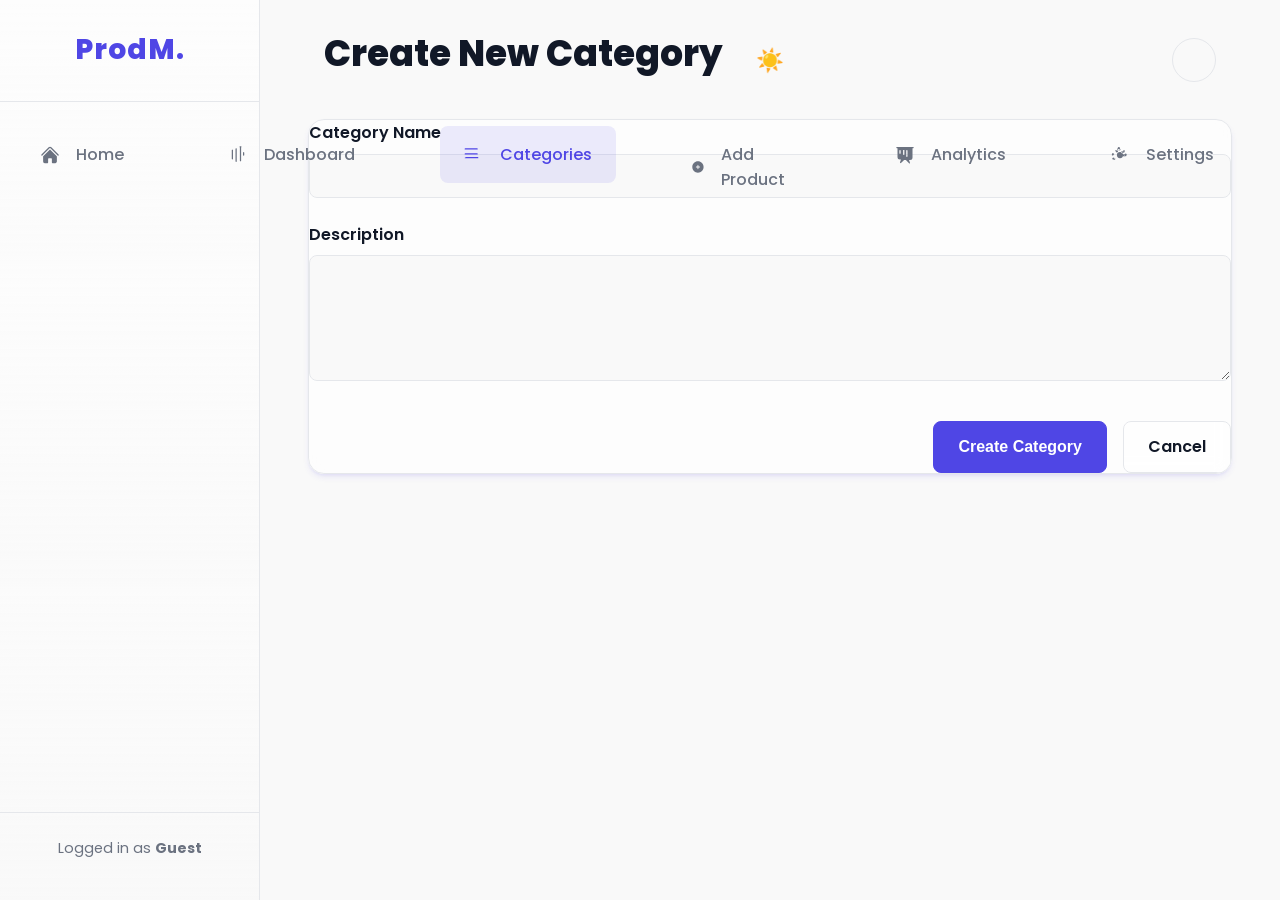
==== create-category.html @ 3dfd7b46 "feat: Add category management section to dashboard This commit introduces a new feature for managing" ====
<!DOCTYPE html>
<html lang="en">
<head>
    <meta charset="UTF-8">
    <meta name="viewport" content="width=device-width, initial-scale=1.0">
    <title>Create New Category - ProdM</title>
    <link rel="stylesheet" href="css/style.css">
    <link rel="stylesheet" href="css/dashboard.css">
    <link rel="stylesheet" href="css/form.css">
</head>
<body>

    <div class="dashboard-layout">
        <aside class="sidebar">
            <div class="sidebar-header">
                <a href="index.html" class="logo">ProdM.</a>
            </div>
            <nav class="sidebar-nav">
                <ul>
                    <li><a href="index.html"><svg xmlns="http://www.w3.org/2000/svg" viewBox="0 0 24 24" fill="currentColor" width="20" height="20"><path d="M11.47 3.84a.75.75 0 011.06 0l8.69 8.69a.75.75 0 101.06-1.06l-8.68-8.69a2.25 2.25 0 00-3.18 0l-8.69 8.69a.75.75 0 001.06 1.06l8.69-8.69z" /><path d="M12 5.432l8.159 8.159c.03.03.06.058.091.086v6.198c0 1.035-.84 1.875-1.875 1.875H15a.75.75 0 01-.75-.75v-4.5a.75.75 0 00-.75-.75h-3a.75.75 0 00-.75.75V21a.75.75 0 01-.75.75H5.625a1.875 1.875 0 01-1.875-1.875v-6.198a2.29 2.29 0 00.091-.086L12 5.43z" /></svg><span>Home</span></a></li>
                    <li><a href="dashboard.html"><svg xmlns="http://www.w3.org/2000/svg" viewBox="0 0 24 24" fill="currentColor" width="20" height="20"><path d="M10.5 4.5a.75.75 0 00-1.5 0v15a.75.75 0 001.5 0v-15z" /><path d="M6 6.75A.75.75 0 004.5 6v10.5a.75.75 0 001.5 0V6.75zM15 1.5A.75.75 0 0115.75 3v15.75a.75.75 0 01-1.5 0V3A.75.75 0 0115 1.5z" /><path d="M19.5 9.75A.75.75 0 0018 9v3a.75.75 0 001.5 0v-3z" /></svg><span>Dashboard</span></a></li>
                    <li class="active"><a href="dashboard-categories.html"><svg xmlns="http://www.w3.org/2000/svg" viewBox="0 0 24 24" fill="currentColor" width="20" height="20"><path fill-rule="evenodd" d="M.75 4.75A.75.75 0 011.5 4h14.25a.75.75 0 010 1.5H1.5A.75.75 0 01.75 4.75zM1.5 10a.75.75 0 000 1.5h14.25a.75.75 0 000-1.5H1.5zM1.5 15.25a.75.75 0 01.75-.75h14.25a.75.75 0 010 1.5H1.5a.75.75 0 01-.75-.75z" clip-rule="evenodd" /></svg><span>Categories</span></a></li>
                    <li><a href="create.html"><svg xmlns="http://www.w3.org/2000/svg" viewBox="0 0 24 24" fill="currentColor" width="20" height="20"><path fill-rule="evenodd" d="M12 2.25c-5.385 0-9.75 4.365-9.75 9.75s4.365 9.75 9.75 9.75 9.75-4.365 9.75-9.75S17.385 2.25 12 2.25zM12.75 9a.75.75 0 00-1.5 0v2.25H9a.75.75 0 000 1.5h2.25V15a.75.75 0 001.5 0v-2.25H15a.75.75 0 000-1.5h-2.25V9z" clip-rule="evenodd" /></svg><span>Add Product</span></a></li>
                    <li><a href="#"><svg xmlns="http://www.w3.org/2000/svg" viewBox="0 0 24 24" fill="currentColor" width="20" height="20"><path fill-rule="evenodd" d="M2.25 2.25a.75.75 0 000 1.5H3v10.5a3 3 0 003 3h1.21l-1.172 3.513a.75.75 0 001.424.474L10.93 18H13.07l3.498 3.737a.75.75 0 001.424-.474L16.79 18h1.21a3 3 0 003-3V3.75h.75a.75.75 0 000-1.5H2.25zM6 6a.75.75 0 01.75.75v3a.75.75 0 01-1.5 0v-3A.75.75 0 016 6zm4.5 0A.75.75 0 0111.25 6v5.25a.75.75 0 01-1.5 0V6A.75.75 0 0110.5 6zm3.75 0a.75.75 0 01.75.75v6.75a.75.75 0 01-1.5 0V6.75a.75.75 0 01.75-.75z" clip-rule="evenodd" /></svg><span>Analytics</span></a></li>
                    <li><a href="#"><svg xmlns="http://www.w3.org/2000/svg" viewBox="0 0 24 24" fill="currentColor" width="20" height="20"><path fill-rule="evenodd" d="M11.078 2.25c-.917 0-1.699.663-1.946 1.55l-.29 1.012a.75.75 0 00.34 1.05l1.19.715a.75.75 0 001.05-.34l.29-1.012A2.25 2.25 0 0011.078 2.25zM12.242 4.13l.29 1.012a.75.75 0 01-.34 1.05l-1.19.715a.75.75 0 01-1.05-.34l-.29-1.012a.75.75 0 01.946-.805l1.634.486zM15.945 6.48l1.012-.29a.75.75 0 01.805.946l-.486 1.634a.75.75 0 01-1.05.34l-1.19-.715a.75.75 0 01.34-1.05zm-2.828 2.828l1.19.715a.75.75 0 001.05-.34l.486-1.634a.75.75 0 00-.805-.946l-1.012.29a.75.75 0 00-.34 1.05zM18.19 10.18l1.012.29a.75.75 0 01.805.946l-.486 1.634a.75.75 0 01-1.05.34l-1.19-.715a.75.75 0 01.34-1.05zm-2.828 2.828l1.19.715a.75.75 0 001.05-.34l.486-1.634a.75.75 0 00-.805-.946l-1.012.29a.75.75 0 00-.34 1.05zM12 15.75a3.75 3.75 0 100-7.5 3.75 3.75 0 000 7.5zM6.48 15.945l-.29 1.012a.75.75 0 01-.946.805l-1.634-.486a.75.75 0 01-.805-.946l.29-1.012a.75.75 0 001.05-.34l1.19.715a.75.75 0 00.34 1.05zM4.13 12.242l-1.012.29a.75.75 0 01-.946-.805l.486-1.634a.75.75 0 011.05-.34l1.19.715a.75.75 0 01-.34 1.05zM6.48 8.055l-.29-1.012a.75.75 0 01.946-.805l1.634.486a.75.75 0 01.805.946l-.29 1.012a.75.75 0 00-1.05.34l-1.19-.715a.75.75 0 00-.34-1.05z" clip-rule="evenodd" /></svg><span>Settings</span></a></li>
                </ul>
            </nav>
            <div class="sidebar-footer">
                <p>Logged in as <strong>Guest</strong></p>
            </div>
        </aside>

        <main class="main-content">
            <header class="main-header">
                <h1>Create New Category</h1>
                <div class="header-actions">
                    <button id="theme-toggle-dash" class="theme-toggle-dash" aria-label="Toggle dark mode">
                        <span class="icon-sun">☀️</span>
                        <span class="icon-moon">🌙</span>
                    </button>
                </div>
            </header>

            <div class="content-panel panel">
                <form action="#" method="POST" class="category-form">
                    <div class="form-group">
                        <label for="name">Category Name</label>
                        <input type="text" id="name" name="name" required>
                    </div>
                    <div class="form-group">
                        <label for="description">Description</label>
                        <textarea id="description" name="description" rows="4"></textarea>
                    </div>
                    <div class="form-actions">
                        <button type="submit" class="btn btn-primary">Create Category</button>
                        <a href="dashboard-categories.html" class="btn btn-secondary">Cancel</a>
                    </div>
                </form>
            </div>
        </main>
    </div>

    <div class="toast-container"></div>
    <script src="js/main.js"></script>
</body>
</html>
---- css/style.css ----
@import url('https://fonts.googleapis.com/css2?family=Poppins:wght@300;400;500;600;700;800&display=swap');

/*=============================================
=            Global Styles            =
=============================================*/

/*---------------------------------
  CSS Variables (Themes)
---------------------------------*/
:root {
    --bg-color: #f9f9f9;
    --text-color: #111827;
    --primary-color: #4f46e5;
    --secondary-color: #6b7280;
    --panel-bg-color: rgba(255, 255, 255, 0.6);
    --panel-border-color: #e5e7eb;
    --shadow-color: rgba(79, 70, 229, 0.1);
    --success-color: #10b981;
    --error-color: #ef4444;
    --link-color: var(--primary-color);
    --hover-color: #4338ca;
}

[data-theme="dark"] {
    --bg-color: #111827;
    --text-color: #f9fafb;
    --primary-color: #6366f1;
    --secondary-color: #9ca3af;
    --panel-bg-color: rgba(31, 41, 55, 0.6);
    --panel-border-color: #374151;
    --shadow-color: rgba(99, 102, 241, 0.2);
    --success-color: #34d399;
    --error-color: #f87171;
    --link-color: var(--primary-color);
    --hover-color: #818cf8;
}

/*---------------------------------
  Resets and Base Styles
---------------------------------*/
*,
*::before,
*::after {
    box-sizing: border-box;
    margin: 0;
    padding: 0;
    transition: background-color 0.3s ease, color 0.3s ease, border-color 0.3s ease;
}

body {
    font-family: 'Poppins', -apple-system, BlinkMacSystemFont, "Segoe UI", Roboto, "Helvetica Neue", Arial, sans-serif;
    background-color: var(--bg-color);
    color: var(--text-color);
    line-height: 1.6;
    font-size: 16px;
    -webkit-font-smoothing: antialiased;
    -moz-osx-font-smoothing: grayscale;
}

/*---------------------------------
  Typography
---------------------------------*/
h1, h2, h3, h4, h5, h6 {
    font-weight: 700;
    line-height: 1.2;
    margin-bottom: 0.75rem;
}

h1 { font-size: 2.5rem; }
h2 { font-size: 2rem; }
h3 { font-size: 1.75rem; }

p {
    margin-bottom: 1rem;
}

a {
    color: var(--link-color);
    text-decoration: none;
    transition: color 0.3s ease;
}

a:hover {
    color: var(--hover-color);
    text-decoration: none; /* Remove underline on hover for a cleaner look */
}

/*---------------------------------
  Layout & Helpers
---------------------------------*/
.container {
    width: 90%;
    max-width: 1200px;
    margin: 0 auto;
    padding: 2rem 0;
}

/*---------------------------------
  Buttons
---------------------------------*/
.btn {
    display: inline-block;
    font-weight: 600;
    text-align: center;
    vertical-align: middle;
    cursor: pointer;
    user-select: none;
    background-color: transparent;
    border: 1px solid transparent;
    padding: 0.75rem 1.5rem;
    font-size: 1rem;
    border-radius: 0.5rem;
    transition: all 0.3s ease;
    transform: scale(1);
}

.btn:hover {
    transform: translateY(-2px);
    box-shadow: 0 4px 20px -5px var(--shadow-color);
}

.btn-primary {
    color: #fff;
    background-color: var(--primary-color);
    border-color: var(--primary-color);
}

.btn-primary:hover {
    color: #fff;
    background-color: var(--hover-color);
    border-color: var(--hover-color);
}

.btn-secondary {
    color: var(--text-color);
    background-color: var(--panel-bg-color);
    border-color: var(--panel-border-color);
}

.btn-secondary:hover {
    background-color: var(--panel-border-color);
    border-color: var(--hover-color);
}

.btn-danger {
    color: #fff;
    background-color: var(--error-color);
    border-color: var(--error-color);
}

.btn-danger:hover {
    color: #fff;
    opacity: 0.85;
}

/*---------------------------------
  Glassy Panel Style
---------------------------------*/
.panel {
    background-color: var(--panel-bg-color);
    border: 1px solid var(--panel-border-color);
    border-radius: 1rem;
    padding: 2rem;
    box-shadow: 0 4px 6px -1px var(--shadow-color), 0 2px 4px -2px var(--shadow-color);
    backdrop-filter: blur(8px);
    -webkit-backdrop-filter: blur(8px);
    transition: transform 0.3s ease, box-shadow 0.3s ease;
}

.panel:hover {
    transform: translateY(-5px);
    box-shadow: 0 10px 15px -3px var(--shadow-color), 0 4px 6px -2px var(--shadow-color);
}

/*---------------------------------
  Header & Navigation
---------------------------------*/
header {
    position: sticky;
    top: 1rem;
    z-index: 999;
    padding: 0 1rem;
}

header nav {
    max-width: 1200px;
    margin: 0 auto;
    display: flex;
    justify-content: space-between;
    align-items: center;
    background-color: var(--panel-bg-color);
    border: 1px solid var(--panel-border-color);
    backdrop-filter: blur(16px);
    -webkit-backdrop-filter: blur(16px);
    border-radius: 2rem;
    padding: 0.75rem 1.5rem;
    box-shadow: 0 8px 30px -5px var(--shadow-color);
}

.logo {
    font-size: 1.5rem;
    font-weight: 700;
    text-decoration: none;
}

nav ul {
    list-style: none;
    display: flex;
    gap: 1.5rem;
}

nav ul li a {
    font-weight: 500;
    text-decoration: none;
    transition: color 0.3s ease;
    position: relative;
    padding: 0.5rem 0;
}

nav ul li a::after {
    content: '';
    position: absolute;
    width: 0;
    height: 2px;
    bottom: 0;
    left: 0;
    background-color: var(--primary-color);
    transition: width 0.3s ease;
}

nav ul li a:hover::after {
    width: 100%;
}

/* Nav Search Form */
.nav-search-form {
    display: flex;
    align-items: center;
    background-color: var(--bg-color);
    border: 1px solid var(--panel-border-color);
    border-radius: 2rem;
    padding: 0.25rem;
    transition: box-shadow 0.3s ease;
}

.nav-search-form:focus-within {
    box-shadow: 0 0 0 3px var(--shadow-color);
    border-color: var(--primary-color);
}

.nav-search-input {
    border: none;
    background: transparent;
    outline: none;
    padding: 0.5rem 1rem;
    width: 180px;
    font-size: 0.9rem;
    color: var(--text-color);
    transition: width 0.3s ease;
}

.nav-search-input:focus {
    width: 240px;
}

.nav-search-form button {
    display: flex;
    align-items: center;
    justify-content: center;
    background-color: var(--primary-color);
    border: none;
    border-radius: 50%;
    width: 32px;
    height: 32px;
    cursor: pointer;
    color: #fff;
    transition: background-color 0.3s ease;
}

.nav-search-form button:hover {
    background-color: var(--hover-color);
}

.nav-search-form button svg {
    stroke: #fff;
}


/*---------------------------------
  Theme Toggle Button
---------------------------------*/
.theme-toggle {
    background: var(--panel-bg-color);
    border: 1px solid var(--panel-border-color);
    border-radius: 2rem;
    cursor: pointer;
    position: fixed;
    top: 20px;
    right: 20px;
    z-index: 1000;
    width: 50px;
    height: 50px;
    display: flex;
    justify-content: center;
    align-items: center;
    font-size: 1.5rem;
    overflow: hidden; /* For the animation */
}

.theme-toggle-dash {
    overflow: hidden; /* For the animation */
}

.theme-toggle .icon-sun,
.theme-toggle .icon-moon,
.theme-toggle-dash .icon-sun,
.theme-toggle-dash .icon-moon {
    position: absolute;
    top: 50%;
    left: 50%;
    transform: translate(-50%, -50%);
    transition: transform 0.4s ease, opacity 0.4s ease;
}

/* Light mode (default) */
.theme-toggle .icon-moon,
.theme-toggle-dash .icon-moon {
    transform: translate(-50%, 150%) rotate(45deg);
    opacity: 0;
}

/* Dark mode */
[data-theme="dark"] .theme-toggle .icon-sun,
[data-theme="dark"] .theme-toggle-dash .icon-sun {
    transform: translate(-50%, -150%) rotate(-45deg);
    opacity: 0;
}

[data-theme="dark"] .theme-toggle .icon-moon,
[data-theme="dark"] .theme-toggle-dash .icon-moon {
    transform: translate(-50%, -50%) rotate(0deg);
    opacity: 1;
}

/*---------------------------------
  Footer
---------------------------------*/
footer {
    background-color: var(--panel-bg-color);
    border-top: 1px solid var(--panel-border-color);
    padding: 4rem 2rem;
    margin-top: 6rem;
    clip-path: polygon(0 5%, 100% 0, 100% 100%, 0% 100%);
}

.footer-grid {
    max-width: 1200px;
    margin: 0 auto;
    display: grid;
    grid-template-columns: repeat(auto-fit, minmax(200px, 1fr));
    gap: 2rem;
    margin-bottom: 3rem;
}

.footer-column .logo {
    margin-bottom: 1rem;
    display: inline-block;
}

.footer-column h4 {
    font-size: 1.1rem;
    font-weight: 600;
    margin-bottom: 1.5rem;
    color: var(--text-color);
}

.footer-column ul {
    list-style: none;
}

.footer-column ul li {
    margin-bottom: 0.75rem;
}

.footer-column ul li a {
    color: var(--secondary-color);
    text-decoration: none;
    transition: color 0.3s ease;
}

.footer-column ul li a:hover {
    color: var(--primary-color);
}

.footer-bottom {
    max-width: 1200px;
    margin: 0 auto;
    border-top: 1px solid var(--panel-border-color);
    padding-top: 2rem;
    text-align: center;
    color: var(--secondary-color);
    font-size: 0.9rem;
}

/*---------------------------------
  Toast Notifications
---------------------------------*/
.toast-container {
    position: fixed;
    top: 20px;
    right: 20px;
    z-index: 1050;
    display: flex;
    flex-direction: column;
    align-items: flex-end;
    gap: 1rem;
}

.toast {
    min-width: 300px;
    padding: 1rem 1.5rem;
    border-radius: 0.5rem;
    color: #fff;
    box-shadow: 0 4px 15px var(--shadow-color);
    opacity: 0;
    transform: translateX(100%);
    transition: all 0.4s ease;
}

.toast.show {
    opacity: 1;
    transform: translateX(0);
}

.toast-success {
    background-color: var(--success-color);
}

.toast-error {
    background-color: var(--error-color);
}

.toast-header {
    display: flex;
    justify-content: space-between;
    align-items: center;
    font-weight: 700;
}

.toast-header .close {
    background: none;
    border: none;
    color: #fff;
    font-size: 1.5rem;
    opacity: 0.8;
    cursor: pointer;
}
---- css/dashboard.css ----
/*=============================================
=            Dashboard Styles            =
=============================================*/

/* Layout */
.dashboard-layout {
    display: flex;
    min-height: 100vh;
    background-color: var(--bg-color);
}

.sidebar {
    width: 260px;
    background: linear-gradient(180deg, var(--panel-bg-color) 0%, var(--bg-color) 100%);
    border-right: 1px solid var(--panel-border-color);
    display: flex;
    flex-direction: column;
    position: fixed;
    height: 100%;
    z-index: 1000;
    transition: width 0.3s ease;
}

.main-content {
    flex-grow: 1;
    margin-left: 260px;
    padding: 2rem 3rem;
    transition: margin-left 0.3s ease;
}

/* Sidebar */
.sidebar-header {
    padding: 1.75rem 1.5rem;
    border-bottom: 1px solid var(--panel-border-color);
    text-align: center;
}

.sidebar-header .logo {
    font-size: 1.75rem;
    font-weight: 800;
    letter-spacing: 1px;
}

.sidebar-nav {
    flex-grow: 1;
    padding: 1rem 0;
}

.sidebar-nav ul {
    list-style: none;
}

.sidebar-nav ul li a {
    display: flex;
    align-items: center;
    gap: 1rem;
    padding: 1rem 1.5rem;
    margin: 0.5rem 1rem;
    color: var(--secondary-color);
    font-weight: 500;
    text-decoration: none;
    border-radius: 0.5rem;
    transition: all 0.3s ease;
}

.sidebar-nav ul li.active a,
.sidebar-nav ul li a:hover {
    color: var(--primary-color);
    background-color: var(--shadow-color);
    transform: translateX(5px);
}

.sidebar-nav ul li a svg {
    transition: transform 0.3s ease;
}

.sidebar-nav ul li a:hover svg {
    transform: scale(1.1);
}

.sidebar-footer {
    padding: 1.5rem;
    border-top: 1px solid var(--panel-border-color);
    font-size: 0.9rem;
    color: var(--secondary-color);
    text-align: center;
}

/* Main Content Header */
.main-header {
    display: flex;
    justify-content: space-between;
    align-items: center;
    margin-bottom: 2rem;
}

/* Stats Grid */
.stats-grid {
    display: grid;
    grid-template-columns: repeat(auto-fit, minmax(220px, 1fr));
    gap: 1.5rem;
    margin-bottom: 2rem;
}

.stat-card {
    display: flex;
    align-items: center;
    gap: 1.5rem;
    padding: 1.5rem;
}

.stat-card .panel:hover {
    /* Disable panel hover effect for stat cards if needed */
    transform: translateY(0);
}

.stat-icon {
    width: 60px;
    height: 60px;
    border-radius: 50%;
    display: flex;
    align-items: center;
    justify-content: center;
    font-size: 2rem;
    color: #fff;
}
/* In a real app, these would be SVGs */
.icon-products { background: linear-gradient(45deg, #4f46e5, #818cf8); }
.icon-stock { background: linear-gradient(45deg, #10b981, #6ee7b7); }
.icon-categories { background: linear-gradient(45deg, #f59e0b, #fcd34d); }
.icon-revenue { background: linear-gradient(45deg, #ef4444, #f87171); }


.stat-info {
    display: flex;
    flex-direction: column;
}

.stat-title {
    font-size: 1rem;
    color: var(--secondary-color);
    margin-bottom: 0.25rem;
}

.stat-value {
    font-size: 1.75rem;
    font-weight: 700;
    color: var(--text-color);
}

.main-header h1 {
    font-size: 2.25rem;
    font-weight: 800;
}

.header-actions {
    display: flex;
    align-items: center;
    gap: 1rem;
}

.theme-toggle-dash {
    background: transparent;
    border: 1px solid var(--panel-border-color);
    width: 44px;
    height: 44px;
    border-radius: 50%;
    cursor: pointer;
    display: flex;
    justify-content: center;
    align-items: center;
    font-size: 1.4rem;
    transition: all 0.3s ease;
}

.theme-toggle-dash:hover {
    transform: rotate(15deg);
    border-color: var(--primary-color);
    color: var(--primary-color);
}

/* Content Panel / Table */
.content-panel {
    padding: 0; /* Remove default panel padding */
    border-radius: 1rem;
    overflow: hidden; /* To clip table corners */
}

.table-responsive {
    overflow-x: auto;
}

.product-table {
    width: 100%;
    border-collapse: collapse;
    text-align: left;
}

.product-table th,
.product-table td {
    padding: 1.25rem 1.5rem;
    border-bottom: 1px solid var(--panel-border-color);
    white-space: nowrap;
}

.product-table tbody tr {
    transition: background-color 0.3s ease;
}

.product-table thead {
    background-color: var(--panel-bg-color);
}

.product-table th {
    font-weight: 600;
    font-size: 0.85rem;
    text-transform: uppercase;
    letter-spacing: 0.75px;
    color: var(--secondary-color);
}

.product-table tbody tr:hover {
    background-color: var(--shadow-color);
}

.product-table tbody tr:last-child td {
    border-bottom: none;
}

.status-badge {
    padding: 0.25rem 0.75rem;
    border-radius: 1rem;
    font-size: 0.85rem;
    font-weight: 600;
}

.status-badge.active {
    background-color: rgba(40, 167, 69, 0.1);
    color: var(--success-color);
}

.status-badge.archived {
    background-color: rgba(108, 117, 125, 0.1);
    color: var(--secondary-color);
}

.actions-cell {
    display: flex;
    gap: 1rem;
}

.actions-cell a {
    font-size: 1.2rem;
    text-decoration: none;
}

/* Pagination */
.pagination {
    display: flex;
    justify-content: center;
    align-items: center;
    gap: 0.5rem;
    padding: 2rem;
}

.page-link, .page-link-ellipsis {
    padding: 0.5rem 1rem;
    border-radius: 0.5rem;
    color: var(--secondary-color);
    text-decoration: none;
    transition: background-color 0.2s;
}

.page-link:hover {
    background-color: var(--panel-border-color);
    color: var(--text-color);
}

.page-link.active {
    background-color: var(--primary-color);
    color: #fff;
    font-weight: 600;
}

.page-link.disabled {
    color: var(--panel-border-color);
    cursor: not-allowed;
}

.page-link-ellipsis {
    cursor: default;
}
---- css/form.css ----
/*=============================================
=            Form Styles            =
=============================================*/

.form-container {
    max-width: 900px;
    margin: 2rem auto;
}

.form-title {
    font-size: 2.25rem;
    text-align: center;
    margin-bottom: 0.5rem;
}

.form-subtitle {
    text-align: center;
    color: var(--secondary-color);
    margin-bottom: 2.5rem;
}

.product-form .form-grid {
    display: grid;
    grid-template-columns: 1fr;
    gap: 2rem;
}

@media (min-width: 768px) {
    .product-form .form-grid {
        grid-template-columns: 1fr 1fr;
    }
}

.form-group {
    margin-bottom: 1.5rem;
    display: flex;
    flex-direction: column;
}

.form-group label {
    font-weight: 600;
    margin-bottom: 0.5rem;
    color: var(--text-color);
}

input[type="text"],
input[type="number"],
input[type="email"],
input[type="password"],
textarea,
select {
    width: 100%;
    padding: 0.75rem 1rem;
    font-size: 1rem;
    border: 1px solid var(--panel-border-color);
    background-color: var(--bg-color);
    border-radius: 0.5rem;
    color: var(--text-color);
    transition: border-color 0.2s, box-shadow 0.2s;
}

input:focus,
textarea:focus,
select:focus {
    outline: none;
    border-color: var(--primary-color);
    box-shadow: 0 0 0 3px rgba(0, 123, 255, 0.25);
}

textarea {
    resize: vertical;
    font-family: inherit;
}

.form-group-inline {
    display: flex;
    align-items: center;
    gap: 0.75rem;
    margin-top: 1rem;
}

.form-group-inline label {
    margin-bottom: 0; /* Override default margin */
}

.form-fieldset {
    border: 1px solid var(--panel-border-color);
    border-radius: 0.75rem;
    padding: 1.5rem;
    margin-top: 2rem;
}

.form-fieldset legend {
    font-weight: 600;
    padding: 0 0.5rem;
    color: var(--primary-color);
}

.form-actions {
    margin-top: 2.5rem;
    display: flex;
    justify-content: flex-end;
    gap: 1rem;
}
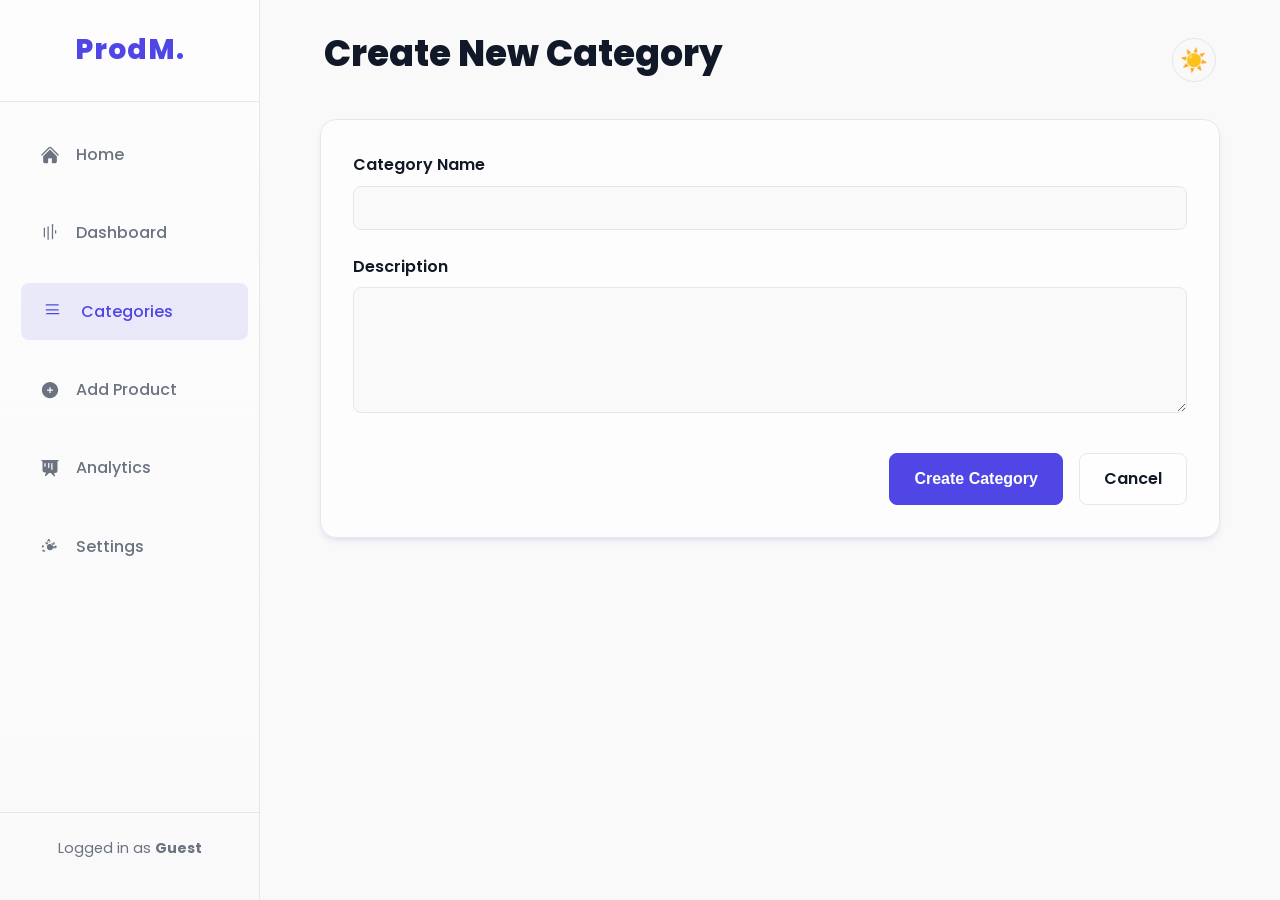
==== commit 4665d1aa: "feat: Update category creation layout and enhance styling for better usability" ====
--- a/create-category.html
+++ b/create-category.html
@@ -41,7 +41,7 @@
                 </div>
             </header>
 
-            <div class="content-panel panel">
+            <div class="form-container panel">
                 <form action="#" method="POST" class="category-form">
                     <div class="form-group">
                         <label for="name">Category Name</label>
--- a/css/style.css
+++ b/css/style.css
@@ -13,6 +13,7 @@
     --primary-color: #4f46e5;
     --secondary-color: #6b7280;
     --panel-bg-color: rgba(255, 255, 255, 0.6);
+    --panel-bg-color-1: rgba(255, 255, 255, 1);
     --panel-border-color: #e5e7eb;
     --shadow-color: rgba(79, 70, 229, 0.1);
     --success-color: #10b981;
@@ -27,6 +28,7 @@
     --primary-color: #6366f1;
     --secondary-color: #9ca3af;
     --panel-bg-color: rgba(31, 41, 55, 0.6);
+    --panel-bg-color-1: rgba(31, 41, 55, 1);
     --panel-border-color: #374151;
     --shadow-color: rgba(99, 102, 241, 0.2);
     --success-color: #34d399;
@@ -175,6 +177,16 @@
 /*---------------------------------
   Header & Navigation
 ---------------------------------*/
+.header {
+    position: fixed;
+    top: 3rem;
+    z-index: 999;
+    padding: 0 1rem;
+    left: 50%;
+    transform: translate(-50%, -50%);
+    width: 60rem;
+}
+
 header {
     position: sticky;
     top: 1rem;
--- a/css/dashboard.css
+++ b/css/dashboard.css
@@ -48,6 +48,8 @@
 
 .sidebar-nav ul {
     list-style: none;
+    flex-direction: column;
+    gap: 0.3rem;
 }
 
 .sidebar-nav ul li a {
@@ -171,6 +173,7 @@
     align-items: center;
     font-size: 1.4rem;
     transition: all 0.3s ease;
+    position: relative;
 }
 
 .theme-toggle-dash:hover {
@@ -181,7 +184,7 @@
 
 /* Content Panel / Table */
 .content-panel {
-    padding: 0; /* Remove default panel padding */
+    padding: 0; 
     border-radius: 1rem;
     overflow: hidden; /* To clip table corners */
 }
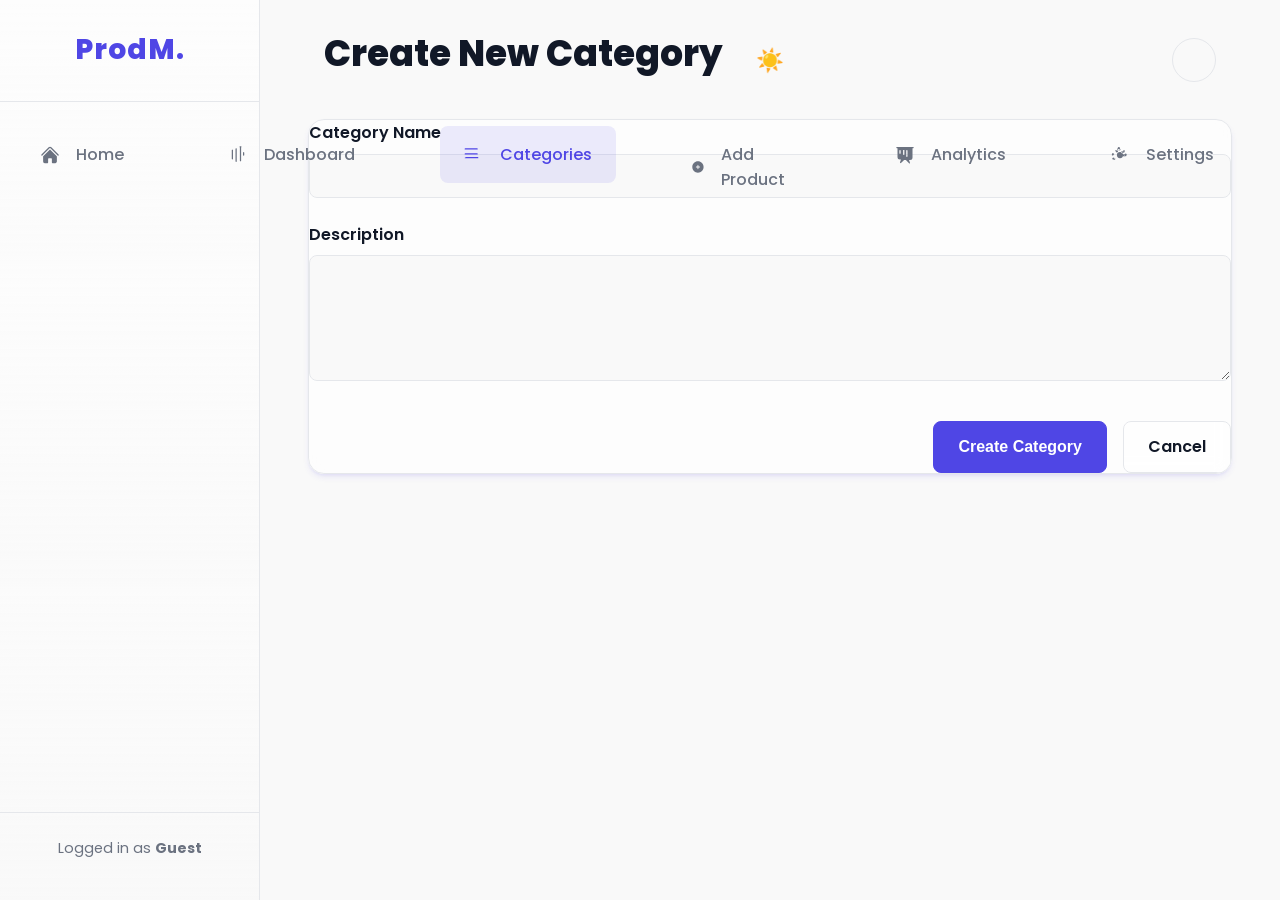
==== commit 78b378cb: "feat: Add slider option and enhance UI elements This commit introduces new functionality and UI enha" ====
--- a/create-category.html
+++ b/create-category.html
@@ -41,7 +41,7 @@
                 </div>
             </header>
 
-            <div class="form-container panel">
+            <div class="content-panel panel">
                 <form action="#" method="POST" class="category-form">
                     <div class="form-group">
                         <label for="name">Category Name</label>
--- a/css/style.css
+++ b/css/style.css
@@ -13,7 +13,6 @@
     --primary-color: #4f46e5;
     --secondary-color: #6b7280;
     --panel-bg-color: rgba(255, 255, 255, 0.6);
-    --panel-bg-color-1: rgba(255, 255, 255, 1);
     --panel-border-color: #e5e7eb;
     --shadow-color: rgba(79, 70, 229, 0.1);
     --success-color: #10b981;
@@ -28,7 +27,6 @@
     --primary-color: #6366f1;
     --secondary-color: #9ca3af;
     --panel-bg-color: rgba(31, 41, 55, 0.6);
-    --panel-bg-color-1: rgba(31, 41, 55, 1);
     --panel-border-color: #374151;
     --shadow-color: rgba(99, 102, 241, 0.2);
     --success-color: #34d399;
@@ -177,16 +175,6 @@
 /*---------------------------------
   Header & Navigation
 ---------------------------------*/
-.header {
-    position: fixed;
-    top: 3rem;
-    z-index: 999;
-    padding: 0 1rem;
-    left: 50%;
-    transform: translate(-50%, -50%);
-    width: 60rem;
-}
-
 header {
     position: sticky;
     top: 1rem;
--- a/css/dashboard.css
+++ b/css/dashboard.css
@@ -48,8 +48,6 @@
 
 .sidebar-nav ul {
     list-style: none;
-    flex-direction: column;
-    gap: 0.3rem;
 }
 
 .sidebar-nav ul li a {
@@ -173,7 +171,6 @@
     align-items: center;
     font-size: 1.4rem;
     transition: all 0.3s ease;
-    position: relative;
 }
 
 .theme-toggle-dash:hover {
@@ -184,7 +181,7 @@
 
 /* Content Panel / Table */
 .content-panel {
-    padding: 0; 
+    padding: 0; /* Remove default panel padding */
     border-radius: 1rem;
     overflow: hidden; /* To clip table corners */
 }
@@ -230,6 +227,26 @@
     border-bottom: none;
 }
 
+.status-icon {
+    display: inline-block;
+    width: 24px;
+    height: 24px;
+    line-height: 24px;
+    text-align: center;
+    border-radius: 50%;
+    color: #fff;
+    font-weight: 700;
+}
+
+.status-icon.true {
+    background-color: var(--success-color);
+}
+
+.status-icon.false {
+    background-color: var(--secondary-color);
+    opacity: 0.5;
+}
+
 .status-badge {
     padding: 0.25rem 0.75rem;
     border-radius: 1rem;
--- a/css/form.css
+++ b/css/form.css
@@ -72,15 +72,76 @@
     font-family: inherit;
 }
 
-.form-group-inline {
+.form-group-inline.switch-group {
+    display: flex;
+    flex-direction: column;
+    align-items: flex-start;
+    gap: 1rem;
+    margin-top: 1rem;
+}
+
+.switch-container {
     display: flex;
     align-items: center;
     gap: 0.75rem;
-    margin-top: 1rem;
 }
 
-.form-group-inline label {
-    margin-bottom: 0; /* Override default margin */
+.switch-container label {
+    margin-bottom: 0;
+    cursor: pointer;
+}
+
+/* The switch - a wrapper for the checkbox */
+.switch {
+    position: relative;
+    display: inline-block;
+    width: 50px;
+    height: 28px;
+}
+
+/* Hide default HTML checkbox */
+.switch input {
+    opacity: 0;
+    width: 0;
+    height: 0;
+}
+
+/* The slider */
+.slider {
+    position: absolute;
+    cursor: pointer;
+    top: 0;
+    left: 0;
+    right: 0;
+    bottom: 0;
+    background-color: var(--panel-border-color);
+    transition: .4s;
+    border-radius: 28px;
+}
+
+.slider:before {
+    position: absolute;
+    content: "";
+    height: 20px;
+    width: 20px;
+    left: 4px;
+    bottom: 4px;
+    background-color: white;
+    transition: .4s;
+    border-radius: 50%;
+    box-shadow: 0 2px 4px rgba(0,0,0,0.1);
+}
+
+input:checked + .slider {
+    background-color: var(--primary-color);
+}
+
+input:focus + .slider {
+    box-shadow: 0 0 1px var(--primary-color);
+}
+
+input:checked + .slider:before {
+    transform: translateX(22px);
 }
 
 .form-fieldset {
